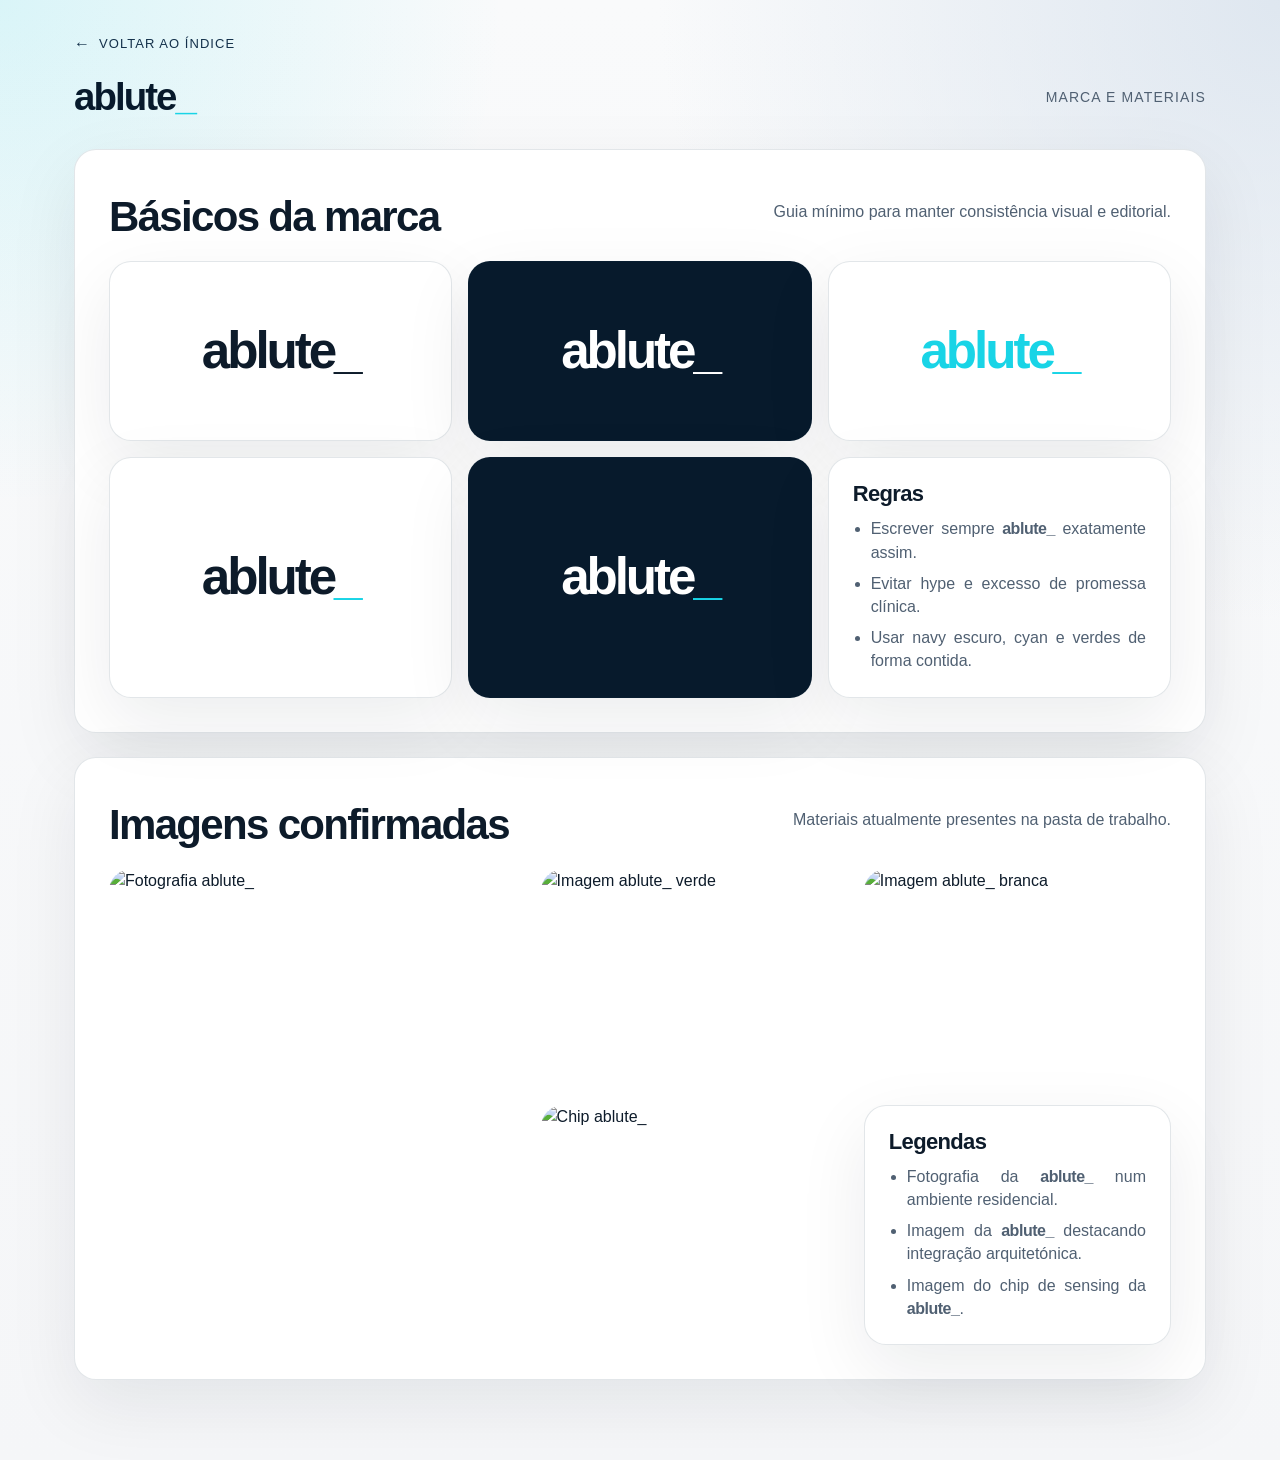
==== brand_assets.html @ 3ad494e3 "Add files via upload" ====
<!DOCTYPE html>
<html lang="pt">
<head>
  <meta charset="utf-8">
  <meta name="viewport" content="width=device-width, initial-scale=1">
  <title>ablute_ Marca e Materiais</title>
  <link rel="stylesheet" href="./shared.css">
</head>
<body>
  <main class="page-shell">
    <a href="./index.html" class="back-link">Voltar ao índice</a>
    <div class="topbar">
      <div class="brand-mark">ablute<span class="underscore-cyan">_</span></div>
      <div class="topbar-meta">Marca e Materiais</div>
    </div>

    <section class="section hero-panel">
      <div class="section-title">
        <h2>Básicos da marca</h2>
        <p>Guia mínimo para manter consistência visual e editorial.</p>
      </div>
      <div class="logo-grid">
        <div class="logo-tile"><div class="logo-wordmark">ablute_</div></div>
        <div class="logo-tile logo-dark"><div class="logo-wordmark light">ablute_</div></div>
        <div class="logo-tile"><div class="logo-wordmark cyan">ablute_</div></div>
        <div class="logo-tile"><div class="logo-wordmark">ablute<span class="underscore-cyan">_</span></div></div>
        <div class="logo-tile logo-dark"><div class="logo-wordmark light">ablute<span class="underscore-cyan">_</span></div></div>
        <div class="card">
          <h3>Regras</h3>
          <ul class="plain-list">
            <li>Escrever sempre <span class="brand-inline">ablute_</span> exatamente assim.</li>
            <li>Evitar hype e excesso de promessa clínica.</li>
            <li>Usar navy escuro, cyan e verdes de forma contida.</li>
          </ul>
        </div>
      </div>
    </section>

    <section class="section hero-panel">
      <div class="section-title">
        <h2>Imagens confirmadas</h2>
        <p>Materiais atualmente presentes na pasta de trabalho.</p>
      </div>
      <div class="gallery-grid">
        <img src="../../data_room/images/ablute_.png" alt="Fotografia ablute_" class="content-photo gallery-photo-tall">
        <img src="../../data_room/images/1.png" alt="Imagem ablute_ verde" class="content-photo gallery-render-1">
        <img src="../../data_room/images/2.png" alt="Imagem ablute_ branca" class="content-photo gallery-render-2">
        <img src="../../data_room/images/chip.png" alt="Chip ablute_" class="content-photo gallery-chip">
        <div class="card gallery-caption-card">
          <h3>Legendas</h3>
          <ul class="plain-list">
            <li>Fotografia da <span class="brand-inline">ablute_</span> num ambiente residencial.</li>
            <li>Imagem da <span class="brand-inline">ablute_</span> destacando integração arquitetónica.</li>
            <li>Imagem do chip de sensing da <span class="brand-inline">ablute_</span>.</li>
          </ul>
        </div>
      </div>
    </section>
  </main>
</body>
</html>
---- shared.css ----
@font-face {
  font-family: "Comfortaa";
  src: url("../../../Comfortaa/static/Comfortaa-Regular.ttf") format("truetype");
  font-weight: 400;
  font-style: normal;
  font-display: swap;
}

@font-face {
  font-family: "Comfortaa";
  src: url("../../../Comfortaa/static/Comfortaa-Bold.ttf") format("truetype");
  font-weight: 700;
  font-style: normal;
  font-display: swap;
}

:root {
  --bg: #f8fafc;
  --paper: #ffffff;
  --ink: #0d1b2a;
  --muted: #506072;
  --line: rgba(20, 49, 75, 0.12);
  --brand-deep: #071a2c;
  --brand-navy: #14314b;
  --brand: #19d4e6;
  --brand-soft: #d8e2ed;
  --accent: #2e8065;
  --accent-soft: #f0fdfa;
  --surface: #f5f6f8;
  --surface-2: #f9fafb;
  --shadow: 0 24px 70px rgba(7, 26, 44, 0.08);
  --radius-xl: 32px;
  --radius-lg: 22px;
  --radius-md: 16px;
  --page-width: 1180px;
  --font-display: "Segoe UI", "Aptos Display", "Trebuchet MS", sans-serif;
  --font-body: "Segoe UI", "Aptos", "Helvetica Neue", Arial, sans-serif;
  --font-brand: "Comfortaa", "Trebuchet MS", "Segoe UI", sans-serif;
}

* { box-sizing: border-box; }
html { scroll-behavior: smooth; }

body {
  margin: 0;
  color: var(--ink);
  background:
    radial-gradient(circle at top left, rgba(25, 212, 230, 0.14), transparent 26%),
    radial-gradient(circle at top right, rgba(216, 226, 237, 0.8), transparent 32%),
    linear-gradient(180deg, #f9fafb 0%, #f5f6f8 100%);
  font-family: var(--font-body);
  line-height: 1.45;
}

a { color: inherit; }

.page-shell {
  width: min(100%, var(--page-width));
  margin: 0 auto;
  padding: 32px 24px 80px;
}

.page-shell.wide {
  width: min(100%, 1280px);
}

.topbar {
  display: flex;
  justify-content: space-between;
  align-items: center;
  gap: 16px;
  margin-bottom: 24px;
  color: var(--muted);
  font-size: 14px;
  letter-spacing: 0.08em;
  text-transform: none;
}

.brand-mark {
  display: inline-flex;
  align-items: center;
  font-family: var(--font-brand);
  font-weight: 700;
  font-size: clamp(28px, 3vw, 40px);
  letter-spacing: -0.05em;
  color: var(--brand-deep);
}

.brand-mark .underscore-cyan {
  color: #19d4e6;
}

.brand-inline {
  font-family: var(--font-brand);
  font-weight: 700;
  letter-spacing: -0.03em;
}

.topbar-meta {
  text-transform: uppercase;
}

.back-link {
  display: inline-flex;
  align-items: center;
  gap: 8px;
  margin-bottom: 16px;
  text-decoration: none;
  color: var(--brand-navy);
  font-size: 13px;
  letter-spacing: 0.08em;
  text-transform: uppercase;
}

.back-link::before {
  content: "\2190";
  font-size: 16px;
  line-height: 1;
}

.header-stack {
  display: flex;
  flex-direction: column;
  gap: 8px;
}

.hero {
  position: relative;
  overflow: hidden;
  background: linear-gradient(140deg, rgba(7, 26, 44, 0.99), rgba(20, 49, 75, 0.96));
  color: #f3fbfb;
  border-radius: var(--radius-xl);
  padding: 56px;
  box-shadow: var(--shadow);
}

.hero::after {
  content: "";
  position: absolute;
  inset: auto -100px -120px auto;
  width: 420px;
  height: 420px;
  border-radius: 50%;
  background: radial-gradient(circle, rgba(255,255,255,0.24), rgba(255,255,255,0.04) 58%, transparent 70%);
}

.hero-grid,
.mini-grid,
.card-grid,
.three-col,
.two-col,
.stat-strip,
.hero-metrics,
.contact-band,
.one-sheet-grid {
  display: grid;
  gap: 16px;
}

.hero-grid {
  position: relative;
  z-index: 1;
  grid-template-columns: 1.3fr 0.9fr;
  gap: 32px;
  align-items: end;
}

.eyebrow {
  display: inline-flex;
  align-items: center;
  gap: 8px;
  padding: 9px 14px;
  border-radius: 999px;
  background: rgba(255, 255, 255, 0.14);
  font-size: 12px;
  letter-spacing: 0.12em;
  text-transform: uppercase;
}

h1, h2, h3 {
  margin: 0;
  font-family: var(--font-display);
  line-height: 1.05;
}

h1 {
  margin-top: 18px;
  font-size: clamp(42px, 7vw, 78px);
  letter-spacing: -0.04em;
  max-width: 10ch;
}

.hero-copy p,
.lede {
  max-width: 60ch;
  color: rgba(243, 251, 251, 0.84);
  font-size: 18px;
}

.hero-metrics {
  grid-template-columns: repeat(3, minmax(0, 1fr));
  margin-top: 28px;
}

.metric,
.stat {
  padding: 18px;
  border-radius: var(--radius-md);
}

.metric {
  background: rgba(255, 255, 255, 0.1);
  backdrop-filter: blur(10px);
}

.metric strong,
.stat strong,
.side-stat strong {
  display: block;
  font-size: 30px;
  letter-spacing: -0.04em;
}

.metric span,
.stat span {
  display: block;
  margin-top: 4px;
  font-size: 13px;
  line-height: 1.35;
}

.hero-panel,
.card,
.quote-card,
.timeline,
.footer-card,
.one-sheet {
  background: var(--paper);
  border: 1px solid var(--line);
  border-radius: var(--radius-lg);
  box-shadow: var(--shadow);
}

.hero-panel { padding: 26px; color: var(--ink); }
.hero-panel h2 { font-size: 18px; letter-spacing: 0.02em; }
.hero-panel p,
.card p,
.card li,
.footer-card p,
.timeline p,
.quote-card p,
.section-title p,
.image-caption,
.plain-list li,
.kpi-note { color: var(--muted); }

p,
li {
  text-align: justify;
  text-justify: inter-word;
}

.hero-visual {
  margin-top: 18px;
  min-height: 280px;
  border-radius: var(--radius-lg);
  background:
    linear-gradient(145deg, rgba(216, 226, 237, 0.9), rgba(255, 255, 255, 0.98)),
    linear-gradient(180deg, rgba(20, 49, 75, 0.08), transparent);
  position: relative;
  overflow: hidden;
}

.hero-visual::before,
.hero-visual::after {
  content: "";
  position: absolute;
  border-radius: 36px;
}

.hero-visual::before {
  width: 66%;
  height: 62%;
  left: 14%;
  bottom: 12%;
  background: linear-gradient(180deg, #ffffff, #d8e2ed);
  border: 1px solid rgba(25, 212, 230, 0.22);
}

.hero-visual::after {
  width: 32%;
  height: 18%;
  right: 22%;
  bottom: 31%;
  background: linear-gradient(180deg, rgba(46, 128, 101, 0.18), rgba(25, 212, 230, 0.06));
}

.hero-visual-label {
  position: absolute;
  left: 20px;
  top: 20px;
  padding: 10px 12px;
  border-radius: 999px;
  background: rgba(255,255,255,0.82);
  color: var(--brand-deep);
  font-size: 12px;
  text-transform: uppercase;
  letter-spacing: 0.08em;
}

.section { margin-top: 24px; padding: 34px; }

.fact-hero-title {
  position: relative;
  z-index: 1;
  margin-bottom: 28px;
}

.fact-hero-title h1 {
  max-width: none;
}

.fact-hero-grid {
  position: relative;
  z-index: 1;
  display: grid;
  grid-template-columns: 1.15fr 0.85fr;
  gap: 32px;
  align-items: start;
}

.section-title {
  display: flex;
  justify-content: space-between;
  align-items: end;
  gap: 16px;
  margin-bottom: 22px;
}

.section-title h2 {
  font-size: clamp(28px, 4vw, 42px);
  letter-spacing: -0.04em;
}

.mini-grid { grid-template-columns: repeat(2, minmax(0, 1fr)); }
.two-col { grid-template-columns: 1.05fr 0.95fr; }
.card-grid,
.three-col { grid-template-columns: repeat(3, minmax(0, 1fr)); }
.stat-strip { grid-template-columns: repeat(4, minmax(0, 1fr)); margin-top: 16px; }

.card,
.quote-card,
.timeline,
.footer-card { padding: 24px; }

.card h3,
.footer-card h3 { font-size: 22px; letter-spacing: -0.03em; }

.card ul,
.timeline ul,
.bullet-compact {
  padding-left: 18px;
  margin: 12px 0 0;
}

.accent-card {
  background: linear-gradient(160deg, rgba(240, 253, 250, 1), rgba(248, 250, 252, 0.98));
}

.stat { background: rgba(25, 212, 230, 0.08); }

.quote-card {
  border-left: 6px solid var(--brand);
}

.quote-card strong {
  display: block;
  margin-top: 14px;
  color: var(--brand-deep);
}

.timeline-step + .timeline-step {
  margin-top: 16px;
  padding-top: 16px;
  border-top: 1px solid var(--line);
}

.timeline-step span {
  display: inline-block;
  margin-bottom: 6px;
  color: var(--brand-deep);
  font-size: 12px;
  letter-spacing: 0.1em;
  text-transform: uppercase;
}

.faq-accordion {
  display: grid;
  gap: 12px;
}

.faq-item {
  border: 1px solid var(--line);
  border-radius: var(--radius-md);
  background: var(--surface-2);
  overflow: hidden;
}

.faq-question {
  width: 100%;
  display: flex;
  justify-content: space-between;
  align-items: center;
  gap: 16px;
  padding: 18px 20px;
  border: 0;
  background: transparent;
  color: var(--ink);
  font: inherit;
  font-weight: 600;
  text-align: left;
  cursor: pointer;
}

.faq-question span:last-child {
  flex: 1;
}

.faq-question::after {
  content: "+";
  flex: 0 0 auto;
  font-size: 22px;
  line-height: 1;
  color: var(--brand-navy);
}

.faq-item.open .faq-question::after {
  content: "-";
}

.faq-answer {
  max-height: 0;
  overflow: hidden;
  transition: max-height 0.25s ease;
}

.faq-answer-inner {
  padding: 0 20px 18px;
}

.contact-band { grid-template-columns: 1.1fr 0.9fr; margin-top: 24px; }

.hero-photo,
.content-photo,
.logo-tile img {
  width: 100%;
  display: block;
}

.hero-photo {
  min-height: 320px;
  height: 100%;
  object-fit: cover;
  border-radius: var(--radius-lg);
}

.content-photo {
  min-height: 220px;
  object-fit: cover;
  border-radius: var(--radius-lg);
}

.photo-frame {
  overflow: hidden;
  border-radius: var(--radius-lg);
  border: 1px solid var(--line);
  background: var(--surface-2);
  box-shadow: var(--shadow);
}

.image-caption {
  padding: 12px 14px 0;
  font-size: 13px;
}

.dark-band {
  margin-top: 24px;
  padding: 34px;
  border-radius: var(--radius-xl);
  background: linear-gradient(135deg, #071a2c 0%, #14314b 58%, #2e8065 100%);
  color: #f6fbff;
  box-shadow: var(--shadow);
}

.dark-band p,
.dark-band li,
.dark-band .kpi-note {
  color: rgba(246, 251, 255, 0.82);
}

.dark-band .tag,
.dark-band .side-tags span {
  background: rgba(255,255,255,0.12);
  color: #ffffff;
}

.kpi-row,
.process-strip,
.gallery-grid,
.logo-grid,
.doc-nav {
  display: grid;
  gap: 16px;
}

.kpi-row { grid-template-columns: repeat(4, minmax(0, 1fr)); margin-top: 18px; }

.kpi,
.process-step {
  padding: 18px;
  border-radius: var(--radius-md);
}

.kpi {
  background: rgba(255,255,255,0.08);
  border: 1px solid rgba(255,255,255,0.1);
}

.kpi strong {
  display: block;
  font-size: 28px;
  letter-spacing: -0.04em;
}

.kpi-note {
  margin-top: 6px;
  font-size: 13px;
}

.plain-list {
  margin: 0;
  padding-left: 18px;
}

.plain-list li + li,
.bullet-compact li + li {
  margin-top: 8px;
}

.process-strip { grid-template-columns: repeat(4, minmax(0, 1fr)); margin-top: 18px; }

.process-step {
  background: rgba(255,255,255,0.06);
  border: 1px solid rgba(255,255,255,0.1);
}

.process-step strong {
  display: block;
  margin-bottom: 8px;
  font-size: 18px;
}

.gallery-grid {
  grid-template-columns: 1.15fr 0.85fr 0.85fr;
  grid-template-areas:
    "photo render1 render2"
    "photo chip caption";
  align-items: stretch;
}

.gallery-photo-tall {
  grid-area: photo;
  height: 100%;
  min-height: 100%;
}

.gallery-render-1 { grid-area: render1; }
.gallery-render-2 { grid-area: render2; }
.gallery-chip { grid-area: chip; }
.gallery-caption-card { grid-area: caption; }

.asset-table {
  display: grid;
  gap: 12px;
}

.asset-row {
  display: grid;
  grid-template-columns: 1.1fr 1.4fr 0.8fr;
  gap: 16px;
  padding: 18px;
  border: 1px solid var(--line);
  border-radius: var(--radius-md);
  background: var(--surface-2);
}

.logo-grid { grid-template-columns: repeat(3, minmax(0, 1fr)); }

.logo-tile {
  display: grid;
  place-items: center;
  min-height: 180px;
  padding: 18px;
  border-radius: var(--radius-lg);
  border: 1px solid var(--line);
  background: #ffffff;
  box-shadow: var(--shadow);
}

.logo-dark { background: #071a2c; }

.logo-wordmark {
  font-family: var(--font-brand);
  font-size: clamp(32px, 4vw, 54px);
  font-weight: 700;
  letter-spacing: -0.06em;
}

.logo-wordmark.light { color: #ffffff; }
.logo-wordmark.cyan { color: #19d4e6; }
.logo-wordmark .underscore-cyan { color: #19d4e6; }

.subtle {
  color: var(--muted);
  font-size: 14px;
}

.doc-nav { grid-template-columns: repeat(4, minmax(0, 1fr)); margin-top: 24px; }

.doc-nav a {
  text-decoration: none;
}

.doc-tile {
  height: 100%;
  padding: 24px;
  border-radius: var(--radius-lg);
  border: 1px solid var(--line);
  background: var(--paper);
  box-shadow: var(--shadow);
}

.doc-tile strong {
  display: block;
  font-size: 20px;
  margin-bottom: 8px;
  letter-spacing: -0.03em;
}

.kit {
  background:
    radial-gradient(circle at bottom center, rgba(85, 180, 145, 0.12), transparent 12%),
    linear-gradient(180deg, #102942 0%, #163652 72%, #1a3f53 88%, #2e8065 100%);
  color: #f6fbff;
  border: 1px solid rgba(255,255,255,0.08);
  overflow: hidden;
}

.kit .section-title p,
.kit .card p,
.kit .card li,
.kit .plain-list li {
  color: rgba(246, 251, 255, 0.82);
}

.kit .card {
  background: rgba(255,255,255,0.07);
  border-color: rgba(255,255,255,0.08);
  box-shadow: none;
}

.kit .accent-card {
  background: rgba(255,255,255,0.07);
}

.impact-stat {
  display: grid;
  place-items: center;
  text-align: center;
  padding: 10px 6px;
  background: transparent;
  border: 0;
  box-shadow: none;
}

.impact-stat strong {
  display: block;
  font-size: clamp(44px, 7vw, 84px);
  line-height: 0.95;
  letter-spacing: -0.06em;
  color: #7fd3b2;
}

.impact-stat span {
  display: block;
  margin-top: 10px;
  font-size: 15px;
  color: rgba(246, 251, 255, 0.88);
  max-width: 34ch;
}

.kit-subsection {
  margin-top: 30px;
  padding-top: 26px;
  border-top: 1px solid rgba(255,255,255,0.08);
}

.kit-subsection .section-title {
  margin-bottom: 18px;
}

.tag-list,
.side-tags {
  display: flex;
  flex-wrap: wrap;
  gap: 14px;
  margin-top: 14px;
}

.tag-list a {
  text-decoration: none;
}

.tag,
.side-tags span {
  padding: 9px 12px;
  border-radius: 999px;
  background: rgba(25, 212, 230, 0.1);
  color: var(--brand-navy);
  font-size: 12px;
  letter-spacing: 0.06em;
  text-transform: uppercase;
}

.resource-list {
  display: grid;
  gap: 14px;
}

.resource-link {
  display: block;
  padding: 18px 20px;
  border: 1px solid var(--line);
  border-radius: var(--radius-md);
  background: var(--surface-2);
  text-decoration: none;
  box-shadow: var(--shadow);
}

.resource-link strong {
  display: block;
  margin-bottom: 6px;
  font-size: 18px;
  letter-spacing: -0.02em;
}

.resource-link span {
  display: block;
  color: var(--muted);
}

.resource-note {
  padding: 18px 20px;
  border: 1px dashed var(--line);
  border-radius: var(--radius-md);
  background: rgba(25, 212, 230, 0.04);
}

.press-footer {
  grid-template-columns: 1.2fr 0.8fr;
  gap: 18px;
  margin-top: 28px;
}

.press-footer .footer-card {
  padding: 28px;
}

.press-footer-resources {
  background:
    radial-gradient(circle at top right, rgba(25, 212, 230, 0.12), transparent 30%),
    linear-gradient(180deg, #ffffff 0%, #f8fafc 100%);
}

.press-footer-contact {
  background:
    linear-gradient(180deg, rgba(20, 49, 75, 0.98), rgba(7, 26, 44, 0.99));
  border-color: rgba(255,255,255,0.08);
}

.press-footer-contact,
.press-footer-contact h3,
.press-footer-contact a,
.press-footer-contact strong {
  color: #f5fbff;
}

.press-footer-contact p,
.press-footer-contact span {
  color: rgba(245, 251, 255, 0.8);
}

.press-footer-heading {
  margin-bottom: 20px;
}

.press-footer-heading p {
  margin: 8px 0 0;
}

.resource-list-featured {
  gap: 16px;
}

.resource-link-featured {
  padding: 22px 22px;
  border-radius: 20px;
  background:
    linear-gradient(180deg, rgba(255,255,255,0.98), rgba(248, 250, 252, 0.98));
  transition: transform 0.18s ease, border-color 0.18s ease;
}

.resource-link-featured:hover {
  transform: translateY(-1px);
  border-color: rgba(25, 212, 230, 0.35);
}

.contact-stack {
  display: grid;
  gap: 12px;
}

.contact-link {
  display: block;
  padding: 0;
  border-radius: 0;
  text-decoration: none;
  background: transparent;
  border: 0;
}

.contact-link strong,
.contact-link span {
  display: block;
}

.contact-link strong {
  margin-bottom: 4px;
  font-size: 15px;
  letter-spacing: 0.02em;
}

.contact-link + .contact-link {
  margin-top: 14px;
  padding-top: 14px;
  border-top: 1px solid rgba(255,255,255,0.12);
}

.press-footer-subsection {
  margin-top: 24px;
  padding-top: 20px;
  border-top: 1px solid rgba(255,255,255,0.1);
}

.press-footer-contact .tag {
  background: rgba(255,255,255,0.1);
  color: #ffffff;
}

.one-pager {
  min-height: 100vh;
  display: grid;
  place-items: center;
  padding: 32px 16px;
}

.poster-sheet {
  width: min(100%, 1180px);
  border-radius: 34px;
  overflow: hidden;
  border: 1px solid rgba(255,255,255,0.08);
  background: linear-gradient(180deg, #0b0f16 0%, #121823 100%);
  color: #f7fbff;
  box-shadow: 0 28px 90px rgba(7, 26, 44, 0.35);
}

.poster-top {
  display: grid;
  grid-template-columns: 0.9fr 1.1fr;
}

.poster-copy {
  padding: 42px;
  background:
    linear-gradient(180deg, rgba(255,255,255,0.03), rgba(255,255,255,0.01)),
    linear-gradient(180deg, #14181f 0%, #0b0f16 100%);
}

.poster-copy h1 {
  max-width: 8ch;
  color: #ffffff;
  font-size: clamp(46px, 6vw, 78px);
}

.poster-copy .lede {
  color: rgba(255,255,255,0.82);
}

.poster-hero {
  min-height: 560px;
  overflow: hidden;
}

.poster-hero img {
  width: 100%;
  height: 100%;
  display: block;
  object-fit: cover;
  object-position: center center;
}

.poster-features {
  display: grid;
  grid-template-columns: repeat(4, minmax(0, 1fr));
  border-top: 1px solid rgba(255,255,255,0.08);
  border-bottom: 1px solid rgba(255,255,255,0.08);
}

.poster-feature {
  padding: 24px 20px;
  border-right: 1px solid rgba(255,255,255,0.08);
}

.poster-feature:last-child {
  border-right: 0;
}

.poster-feature h3,
.poster-flow h2 {
  color: #fdfefe;
  font-size: 18px;
}

.poster-feature p,
.poster-flow p,
.poster-footer {
  color: rgba(255,255,255,0.8);
}

.poster-flow-wrap {
  padding: 28px 32px 18px;
}

.poster-flow {
  padding: 22px;
  border-radius: 22px;
  border: 1px solid rgba(255,255,255,0.08);
  background: rgba(255,255,255,0.03);
}

.poster-flow-grid {
  display: grid;
  grid-template-columns: repeat(4, minmax(0, 1fr));
  gap: 16px;
  margin-top: 16px;
}

.poster-step {
  padding: 14px;
  border-radius: 16px;
  background: rgba(255,255,255,0.03);
}

.poster-step strong {
  display: block;
  margin-bottom: 8px;
  color: #ffffff;
}

.poster-footer {
  padding: 0 32px 28px;
  text-align: center;
  font-size: 14px;
}

.one-sheet {
  width: min(100%, 1180px);
  border-radius: 34px;
  overflow: hidden;
}

.one-sheet-grid { grid-template-columns: 1.15fr 0.85fr; }

.one-sheet-main,
.one-sheet-side { padding: 42px; }

.one-sheet-main {
  background:
    radial-gradient(circle at top right, rgba(25, 212, 230, 0.14), transparent 34%),
    linear-gradient(180deg, #ffffff 0%, #f8fafc 100%);
}

.one-sheet-side {
  background: linear-gradient(180deg, rgba(20, 49, 75, 0.99), rgba(7, 26, 44, 0.98));
  color: #f3fbfb;
}

.one-sheet h1 { color: var(--ink); max-width: 12ch; }
.one-sheet .lede { color: var(--muted); }
.key-block + .key-block { margin-top: 20px; }
.key-block h2 { font-size: 20px; margin-bottom: 8px; }

.side-stat {
  padding: 18px 0;
  border-top: 1px solid rgba(255,255,255,0.16);
}

.side-stat:first-of-type {
  border-top: 0;
  padding-top: 0;
}

.side-tags span {
  background: rgba(255,255,255,0.12);
  color: #f3fbfb;
}

.fine-print {
  margin-top: 20px;
  font-size: 12px;
  color: rgba(243, 251, 251, 0.72);
}

@media (max-width: 920px) {
  .hero, .section, .one-sheet-main, .one-sheet-side { padding: 28px; }
  .hero-grid,
  .mini-grid,
  .two-col,
  .card-grid,
  .three-col,
  .stat-strip,
  .hero-metrics,
  .contact-band,
  .one-sheet-grid,
  .kpi-row,
  .process-strip,
  .gallery-grid,
  .logo-grid,
  .doc-nav,
  .asset-row { grid-template-columns: 1fr; }
  .fact-hero-grid { grid-template-columns: 1fr; }
  .poster-top,
  .poster-features,
  .poster-flow-grid { grid-template-columns: 1fr; }
  h1 { max-width: none; }
  .poster-copy h1 { max-width: none; }
}

@media print {
  body { background: #ffffff; }
  .page-shell { padding: 0; }
  .hero, .section, .one-sheet { box-shadow: none; break-inside: avoid; }
}
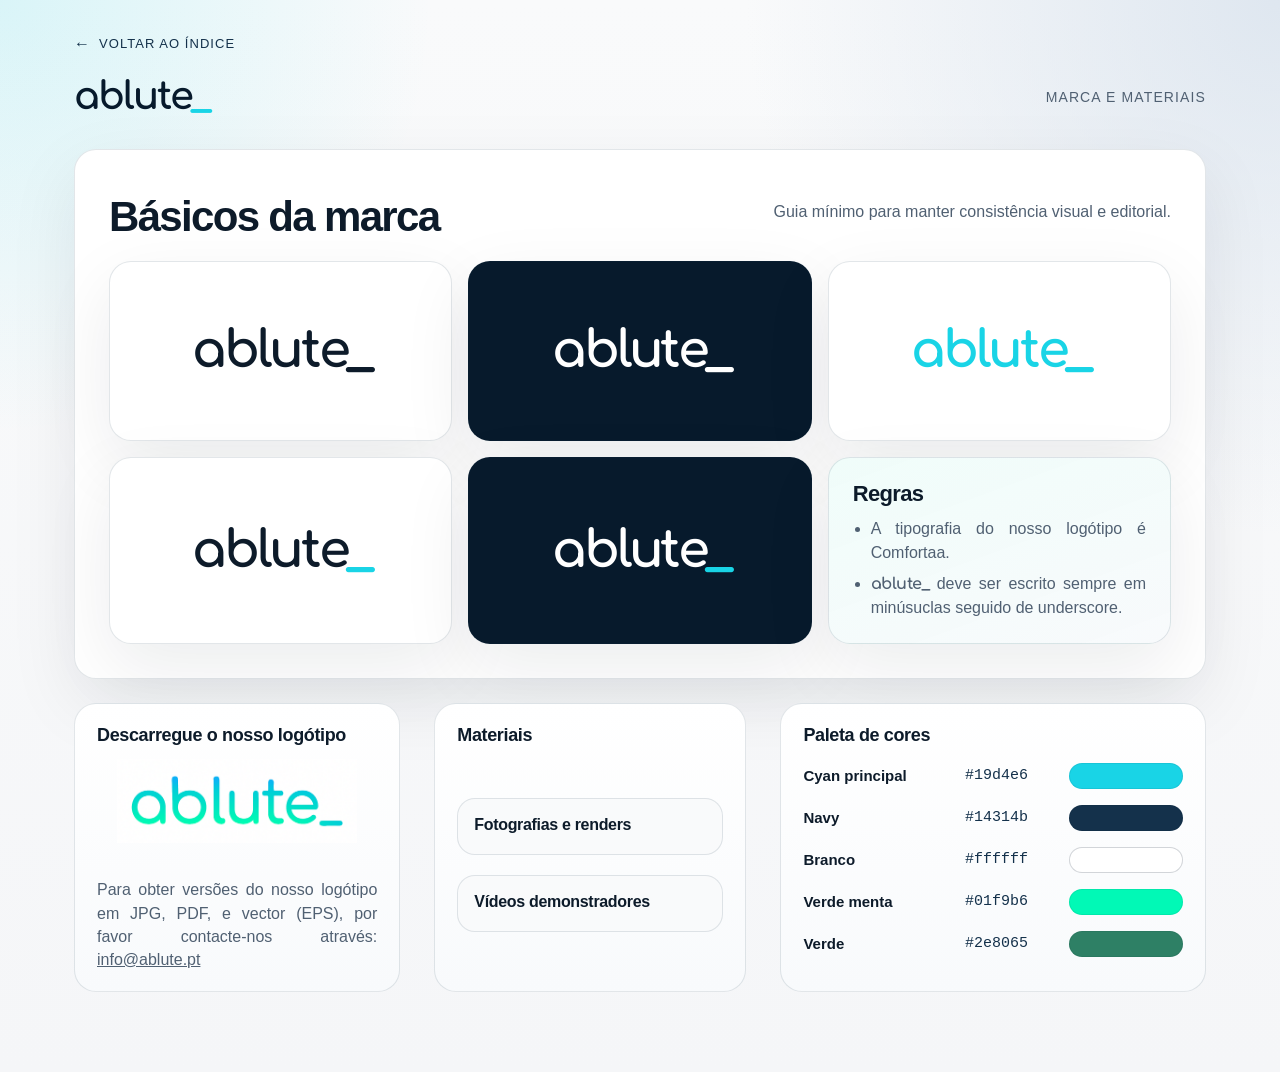
==== commit 120abb8d: "Add files via upload" ====
--- a/brand_assets.html
+++ b/brand_assets.html
@@ -22,39 +22,50 @@
       <div class="logo-grid">
         <div class="logo-tile"><div class="logo-wordmark">ablute_</div></div>
         <div class="logo-tile logo-dark"><div class="logo-wordmark light">ablute_</div></div>
-        <div class="logo-tile"><div class="logo-wordmark cyan">ablute_</div></div>
+        <div class="logo-tile"><div class="logo-wordmark cyan">ablute_</div></div>  
         <div class="logo-tile"><div class="logo-wordmark">ablute<span class="underscore-cyan">_</span></div></div>
         <div class="logo-tile logo-dark"><div class="logo-wordmark light">ablute<span class="underscore-cyan">_</span></div></div>
-        <div class="card">
+        <div class="card accent-card">
           <h3>Regras</h3>
           <ul class="plain-list">
-            <li>Escrever sempre <span class="brand-inline">ablute_</span> exatamente assim.</li>
-            <li>Evitar hype e excesso de promessa clínica.</li>
-            <li>Usar navy escuro, cyan e verdes de forma contida.</li>
+            <li>A tipografia do nosso logótipo é Comfortaa.</li>
+            <li><span class="brand-inline">ablute_</span> deve ser escrito sempre em minúsuclas seguido de underscore.</li>
           </ul>
-        </div>
+        </div>    
       </div>
     </section>
 
-    <section class="section hero-panel">
-      <div class="section-title">
-        <h2>Imagens confirmadas</h2>
-        <p>Materiais atualmente presentes na pasta de trabalho.</p>
-      </div>
-      <div class="gallery-grid">
-        <img src="../../data_room/images/ablute_.png" alt="Fotografia ablute_" class="content-photo gallery-photo-tall">
-        <img src="../../data_room/images/1.png" alt="Imagem ablute_ verde" class="content-photo gallery-render-1">
-        <img src="../../data_room/images/2.png" alt="Imagem ablute_ branca" class="content-photo gallery-render-2">
-        <img src="../../data_room/images/chip.png" alt="Chip ablute_" class="content-photo gallery-chip">
-        <div class="card gallery-caption-card">
-          <h3>Legendas</h3>
-          <ul class="plain-list">
-            <li>Fotografia da <span class="brand-inline">ablute_</span> num ambiente residencial.</li>
-            <li>Imagem da <span class="brand-inline">ablute_</span> destacando integração arquitetónica.</li>
-            <li>Imagem do chip de sensing da <span class="brand-inline">ablute_</span>.</li>
-          </ul>
+    <section class="section hero-panel brand-assets-strip">
+      <article class="brand-column brand-logo-column">
+        <h3>Descarregue o nosso logótipo</h3>
+        <a class="brand-logo-download" href="./images/logo.png" download>
+          <img src="./images/logo.png" alt="Logótipo ablute_" class="brand-logo-preview">
+        </a>
+        <p><br> Para obter versões do nosso logótipo em JPG, PDF, e vector (EPS), por favor contacte-nos através: <a href="mailto:info@ablute.pt">info@ablute.pt</a></p>
+      </article>
+
+      <article class="brand-column brand-materials-column">
+        <h3>Materiais</h3>
+        <div class="brand-link-list">
+          <a class="brand-inline-link" href="https://drive.google.com/drive/folders/17eYXbqSWgrY00XTufaeP-vPz5aTrVQKV?usp=sharing" target="_blank" rel="noopener noreferrer">
+            <strong>Fotografias e renders</strong>
+          </a>
+          <a class="brand-inline-link" href="https://drive.google.com/drive/folders/1VWMuLmd0-G7aHxaXZs28Xbuft4rOIYV4?usp=sharing" target="_blank" rel="noopener noreferrer">
+            <strong>Vídeos demonstradores</strong>
+          </a>
         </div>
-      </div>
+      </article>
+
+      <article class="brand-column brand-palette-column">
+        <h3>Paleta de cores</h3>
+        <div class="color-palette compact">
+          <div class="color-row"><strong>Cyan principal</strong><code>#19d4e6</code><span class="color-swatch" style="background:#19d4e6;"></span></div>
+          <div class="color-row"><strong>Navy</strong><code>#14314b</code><span class="color-swatch" style="background:#14314b;"></span></div>
+          <div class="color-row"><strong>Branco</strong><code>#ffffff</code><span class="color-swatch color-swatch-bordered" style="background:#ffffff;"></span></div>
+          <div class="color-row"><strong>Verde menta</strong><code>#01f9b6</code><span class="color-swatch" style="background:#01f9b6;"></span></div>
+          <div class="color-row"><strong>Verde</strong><code>#2e8065</code><span class="color-swatch" style="background:#2e8065;"></span></div>
+        </div>
+      </article>
     </section>
   </main>
 </body>
--- a/shared.css
+++ b/shared.css
@@ -1,6 +1,6 @@
 @font-face {
   font-family: "Comfortaa";
-  src: url("../../../Comfortaa/static/Comfortaa-Regular.ttf") format("truetype");
+  src: url("./comfortaa/static/Comfortaa-Regular.ttf") format("truetype");
   font-weight: 400;
   font-style: normal;
   font-display: swap;
@@ -8,7 +8,7 @@
 
 @font-face {
   font-family: "Comfortaa";
-  src: url("../../../Comfortaa/static/Comfortaa-Bold.ttf") format("truetype");
+  src: url("./comfortaa/static/Comfortaa-Bold.ttf") format("truetype");
   font-weight: 700;
   font-style: normal;
   font-display: swap;
@@ -165,6 +165,30 @@
   align-items: end;
 }
 
+.press-hero .hero-grid {
+  grid-template-columns: 1.24fr 0.76fr;
+  gap: 34px;
+  align-items: start;
+}
+
+.press-hero .hero-copy {
+  padding-top: 34px;
+  max-width: none;
+}
+
+.press-hero .hero-copy p {
+  max-width: none;
+}
+
+.press-hero .photo-frame {
+  align-self: start;
+  margin-top: -22px;
+}
+
+.press-hero .hero-photo {
+  min-height: 296px;
+}
+
 .eyebrow {
   display: inline-flex;
   align-items: center;
@@ -329,6 +353,11 @@
   align-items: start;
 }
 
+.fact-hero-grid .metric strong {
+  font-size: 21px;
+  white-space: nowrap;
+}
+
 .section-title {
   display: flex;
   justify-content: space-between;
@@ -348,6 +377,12 @@
 .three-col { grid-template-columns: repeat(3, minmax(0, 1fr)); }
 .stat-strip { grid-template-columns: repeat(4, minmax(0, 1fr)); margin-top: 16px; }
 
+.speaker-grid {
+  display: grid;
+  grid-template-columns: repeat(4, minmax(0, 1fr));
+  gap: 16px;
+}
+
 .card,
 .quote-card,
 .timeline,
@@ -355,6 +390,68 @@
 
 .card h3,
 .footer-card h3 { font-size: 22px; letter-spacing: -0.03em; }
+
+.speaker-intro {
+  margin: 0 0 18px;
+  max-width: 84ch;
+}
+
+.speaker-card {
+  display: flex;
+  flex-direction: column;
+  gap: 16px;
+}
+
+.speaker-card-top {
+  display: contents;
+}
+
+.speaker-role {
+  margin: 8px 0 0;
+  color: var(--brand-navy);
+  font-size: 12px;
+  letter-spacing: 0.1em;
+  text-transform: uppercase;
+}
+
+.speaker-links {
+  display: flex;
+  align-items: center;
+  gap: 8px;
+  flex: 0 0 auto;
+  order: 3;
+  margin-top: auto;
+}
+
+.speaker-card-top > div:first-child {
+  order: 1;
+}
+
+.speaker-card > p {
+  order: 2;
+}
+
+.profile-link {
+  width: 36px;
+  height: 36px;
+  display: inline-flex;
+  align-items: center;
+  justify-content: center;
+  border-radius: 999px;
+  border: 1px solid var(--line);
+  background: rgba(25, 212, 230, 0.08);
+  color: var(--brand-navy);
+}
+
+.profile-link svg {
+  width: 18px;
+  height: 18px;
+  fill: currentColor;
+}
+
+.profile-link-placeholder {
+  opacity: 0.55;
+}
 
 .card ul,
 .timeline ul,
@@ -504,6 +601,27 @@
   color: #ffffff;
 }
 
+.dark-band .card {
+  background: rgba(255,255,255,0.08);
+  border-color: rgba(255,255,255,0.12);
+  box-shadow: none;
+}
+
+.dark-band .card h3,
+.dark-band .card strong {
+  color: #f6fbff;
+}
+
+.dark-band .card p,
+.dark-band .card li,
+.dark-band .plain-list li {
+  color: rgba(246, 251, 255, 0.88);
+}
+
+.dark-band .accent-card {
+  background: rgba(255,255,255,0.14);
+}
+
 .kpi-row,
 .process-strip,
 .gallery-grid,
@@ -566,6 +684,115 @@
     "photo render1 render2"
     "photo chip caption";
   align-items: stretch;
+}
+
+.color-palette {
+  display: grid;
+  gap: 10px;
+}
+
+.color-palette.compact {
+  gap: 8px;
+}
+
+.color-row {
+  display: grid;
+  grid-template-columns: 1.2fr 0.72fr 0.95fr;
+  align-items: center;
+  gap: 18px;
+  padding: 4px 0;
+}
+
+.color-row strong,
+.color-row code {
+  font-size: 15px;
+}
+
+.color-row code {
+  font-family: "Consolas", "SFMono-Regular", "Courier New", monospace;
+  color: var(--brand-navy);
+  justify-self: start;
+}
+
+.color-swatch {
+  width: 100%;
+  height: 26px;
+  border-radius: 999px;
+  display: block;
+  border: 1px solid rgba(7, 26, 44, 0.08);
+}
+
+.color-swatch-bordered {
+  border-color: rgba(7, 26, 44, 0.18);
+}
+
+.brand-assets-strip {
+  display: grid;
+  grid-template-columns: 0.92fr 0.88fr 1.2fr;
+  gap: 34px;
+  align-items: start;
+  padding: 0;
+  background: transparent;
+  border: 0;
+  box-shadow: none;
+}
+
+.brand-column {
+  height: 100%;
+  display: flex;
+  flex-direction: column;
+  padding: 22px 22px 20px;
+  border: 1px solid var(--line);
+  border-radius: 22px;
+  background: linear-gradient(180deg, #ffffff 0%, #f8fafc 100%);
+}
+
+.brand-column h3 {
+  margin-bottom: 14px;
+  font-size: 18px;
+  letter-spacing: -0.02em;
+}
+
+.brand-column p {
+  margin: 12px 0 0;
+}
+
+.brand-logo-download {
+  display: flex;
+  justify-content: center;
+  text-decoration: none;
+}
+
+.brand-logo-preview {
+  width: min(100%, 240px);
+  display: block;
+}
+
+.brand-link-list {
+  display: grid;
+  gap: 20px;
+  margin: auto 0;
+}
+
+.brand-inline-link {
+  display: block;
+  padding: 14px 16px;
+  border: 1px solid var(--line);
+  border-radius: 18px;
+  background: var(--surface-2);
+  text-decoration: none;
+}
+
+.brand-inline-link strong {
+  display: block;
+  margin-bottom: 4px;
+  font-size: 16px;
+  letter-spacing: -0.02em;
+}
+
+.brand-inline-link span {
+  display: block;
+  color: var(--muted);
 }
 
 .gallery-photo-tall {
@@ -1038,6 +1265,7 @@
   .two-col,
   .card-grid,
   .three-col,
+  .speaker-grid,
   .stat-strip,
   .hero-metrics,
   .contact-band,
